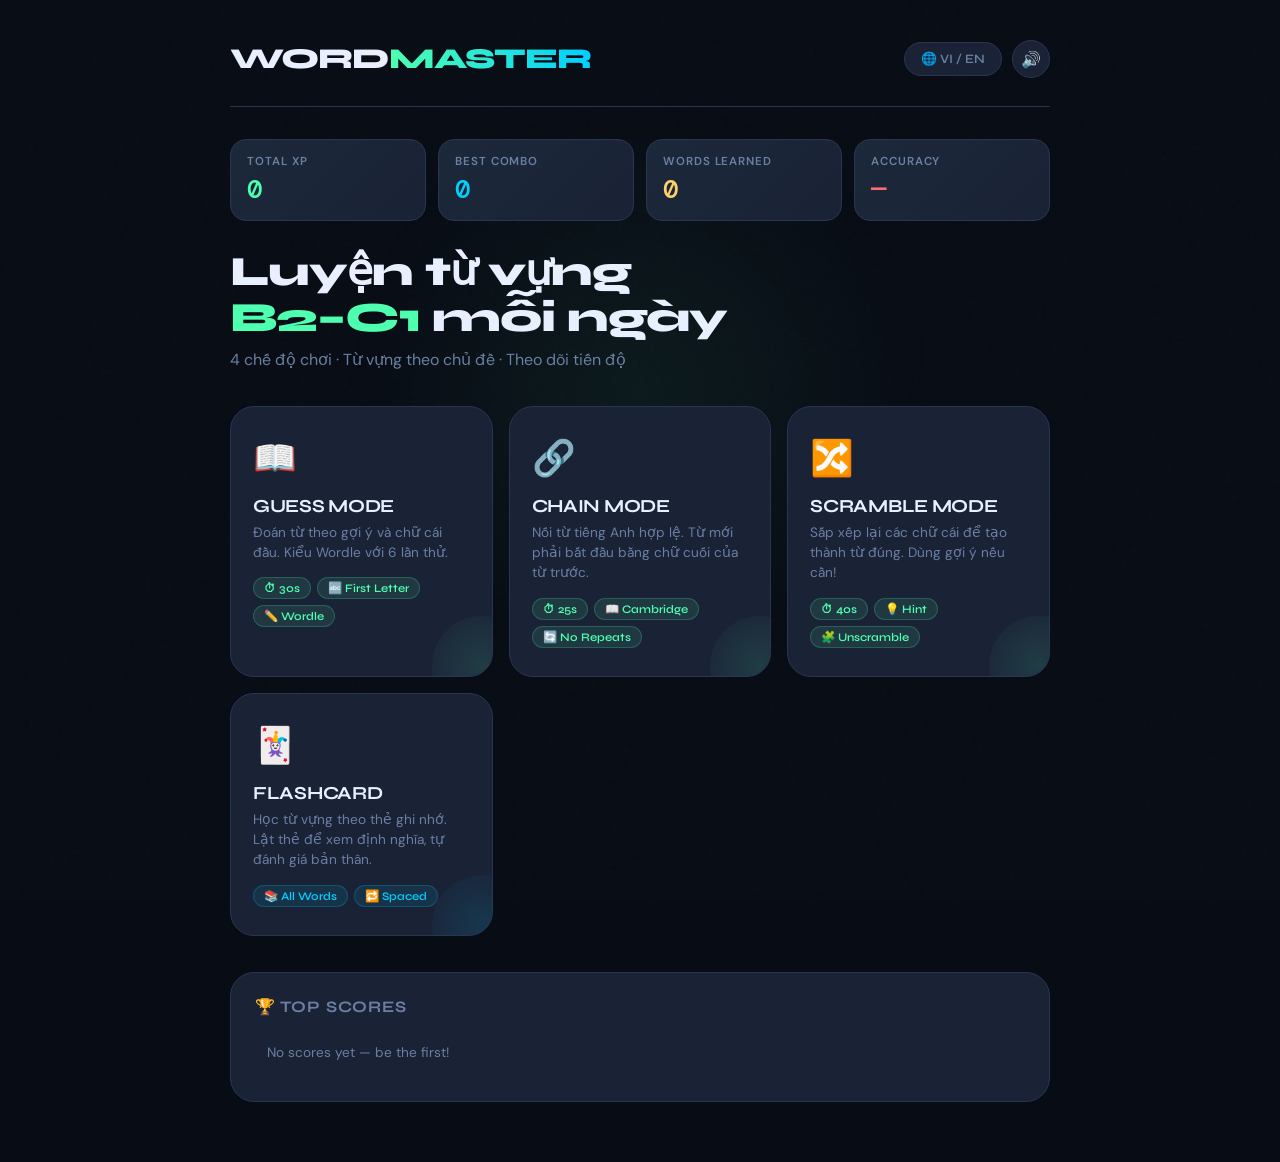
==== wordmaster.html @ a73fcd9c "Add files via upload" ====
<!DOCTYPE html>
<html lang="vi">
<head>
<meta charset="UTF-8">
<meta name="viewport" content="width=device-width, initial-scale=1.0, user-scalable=yes">
<title>WordMaster – Học Từ Vựng B2-C1</title>
<link rel="preconnect" href="https://fonts.googleapis.com">
<link rel="preconnect" href="https://fonts.gstatic.com" crossorigin>
<link href="https://fonts.googleapis.com/css2?family=Syne:wght@400;600;700;800&family=DM+Mono:wght@400;500&family=DM+Sans:ital,wght@0,300;0,400;0,500;1,400&display=swap" rel="stylesheet">
<style>
:root {
  --bg: #080c14;
  --bg2: #0f1623;
  --bg3: #161e2e;
  --panel: #1a2236;
  --border: #2a3651;
  --accent: #4fffb0;
  --accent2: #00cfff;
  --accent3: #ff6b6b;
  --gold: #ffd166;
  --text: #e8f0ff;
  --muted: #6b7fa3;
  --font-head: 'Syne', sans-serif;
  --font-body: 'DM Sans', sans-serif;
  --font-mono: 'DM Mono', monospace;
  --r: 16px;
  --r2: 24px;
}
*{margin:0;padding:0;box-sizing:border-box}
html{scroll-behavior:smooth}

body {
  font-family: var(--font-body);
  background: var(--bg);
  color: var(--text);
  min-height: 100vh;
  display:flex;
  align-items:flex-start;
  justify-content:center;
  padding: 20px 16px 60px;
  overflow-x: hidden;
}

/* NOISE OVERLAY */
body::before {
  content:'';position:fixed;inset:0;
  background-image: url("data:image/svg+xml,%3Csvg viewBox='0 0 200 200' xmlns='http://www.w3.org/2000/svg'%3E%3Cfilter id='n'%3E%3CfeTurbulence type='fractalNoise' baseFrequency='0.85' numOctaves='4' stitchTiles='stitch'/%3E%3C/filter%3E%3Crect width='100%25' height='100%25' filter='url(%23n)' opacity='0.04'/%3E%3C/svg%3E");
  pointer-events:none;z-index:0;opacity:0.5;
}

/* BACKGROUND GLOW */
body::after {
  content:'';position:fixed;
  width:600px;height:600px;
  border-radius:50%;
  background: radial-gradient(circle, rgba(79,255,176,0.06) 0%, transparent 70%);
  top:10%;left:50%;transform:translateX(-50%);
  pointer-events:none;z-index:0;
}

#app {
  width:100%;max-width:820px;
  position:relative;z-index:1;
}

/* ===================== HEADER ===================== */
.hdr {
  display:flex;align-items:center;justify-content:space-between;
  padding: 20px 0 28px;
  border-bottom: 1px solid var(--border);
  margin-bottom: 32px;
}
.logo {
  font-family: var(--font-head);
  font-size: 1.8rem;
  font-weight: 800;
  letter-spacing: -1px;
  line-height:1;
}
.logo span {
  background: linear-gradient(90deg, var(--accent), var(--accent2));
  -webkit-background-clip:text;-webkit-text-fill-color:transparent;
}
.hdr-right {
  display:flex;gap:10px;align-items:center;
}
.pill-btn {
  padding: 8px 16px;
  border-radius: 100px;
  border: 1px solid var(--border);
  background: var(--panel);
  color: var(--muted);
  font-size: 0.8rem;
  font-family: var(--font-head);
  font-weight:600;
  cursor:pointer;
  transition: all 0.2s;
}
.pill-btn:hover, .pill-btn.active {
  border-color: var(--accent);
  color: var(--accent);
  background: rgba(79,255,176,0.08);
}
.sound-btn {
  width:38px;height:38px;border-radius:50%;
  display:flex;align-items:center;justify-content:center;
  border:1px solid var(--border);background:var(--panel);
  color:var(--muted);cursor:pointer;font-size:1rem;
  transition:all 0.2s;
}
.sound-btn:hover{border-color:var(--accent2);color:var(--accent2);}

/* ===================== STATS BAR ===================== */
.stats-bar {
  display:grid;grid-template-columns:repeat(4,1fr);
  gap:12px;margin-bottom:28px;
}
.stat-card {
  background:var(--panel);
  border:1px solid var(--border);
  border-radius:var(--r);
  padding:14px 16px;
  position:relative;overflow:hidden;
}
.stat-card::before{
  content:'';position:absolute;inset:0;
  background:linear-gradient(135deg,rgba(79,255,176,0.03),transparent);
  pointer-events:none;
}
.stat-label{font-size:0.72rem;color:var(--muted);font-weight:600;letter-spacing:0.08em;text-transform:uppercase;margin-bottom:4px;}
.stat-val{font-family:var(--font-mono);font-size:1.6rem;font-weight:500;color:var(--text);}
.stat-val.green{color:var(--accent);}
.stat-val.blue{color:var(--accent2);}
.stat-val.gold{color:var(--gold);}
.stat-val.red{color:var(--accent3);}

/* ===================== SCREENS ===================== */
.screen{display:none;}
.screen.active{display:block;animation:fadeIn 0.3s ease;}
@keyframes fadeIn{from{opacity:0;transform:translateY(12px)}to{opacity:1;transform:translateY(0)}}

/* ===================== MENU ===================== */
.menu-headline {
  font-family:var(--font-head);
  font-size:2.6rem;font-weight:800;
  line-height:1.1;margin-bottom:8px;letter-spacing:-1px;
}
.menu-sub{color:var(--muted);font-size:1rem;margin-bottom:36px;}

.mode-grid {
  display:grid;
  grid-template-columns:repeat(auto-fit,minmax(220px,1fr));
  gap:16px;margin-bottom:36px;
}
.mode-card {
  background:var(--panel);
  border:1px solid var(--border);
  border-radius:var(--r2);
  padding:28px 22px;
  cursor:pointer;
  transition:all 0.25s;
  position:relative;overflow:hidden;
}
.mode-card::after{
  content:'';position:absolute;
  bottom:-40px;right:-40px;
  width:100px;height:100px;
  border-radius:50%;
  background:radial-gradient(circle,rgba(79,255,176,0.12),transparent);
  transition:all 0.4s;
}
.mode-card:hover{
  border-color:var(--accent);
  transform:translateY(-4px);
  box-shadow:0 12px 40px rgba(79,255,176,0.12);
}
.mode-card:hover::after{bottom:-20px;right:-20px;}
.mode-icon{font-size:2.2rem;margin-bottom:14px;display:block;}
.mode-title{
  font-family:var(--font-head);
  font-size:1.15rem;font-weight:700;
  margin-bottom:6px;letter-spacing:-0.3px;
}
.mode-desc{font-size:0.85rem;color:var(--muted);line-height:1.5;margin-bottom:14px;}
.mode-tags{display:flex;flex-wrap:wrap;gap:6px;}
.tag{
  font-size:0.72rem;font-weight:600;
  padding:3px 10px;border-radius:100px;
  background:rgba(79,255,176,0.1);
  color:var(--accent);border:1px solid rgba(79,255,176,0.2);
  font-family:var(--font-head);
}

/* FLASHCARD special card */
.mode-card.flash::after{background:radial-gradient(circle,rgba(0,207,255,0.12),transparent);}
.mode-card.flash:hover{border-color:var(--accent2);box-shadow:0 12px 40px rgba(0,207,255,0.12);}
.mode-card.flash .tag{background:rgba(0,207,255,0.1);color:var(--accent2);border-color:rgba(0,207,255,0.2);}

/* LEADERBOARD */
.lb-section{background:var(--panel);border:1px solid var(--border);border-radius:var(--r2);padding:24px;}
.lb-title{font-family:var(--font-head);font-size:1rem;font-weight:700;color:var(--muted);margin-bottom:18px;letter-spacing:0.05em;}
.lb-row{
  display:flex;align-items:center;gap:12px;
  padding:10px 12px;border-radius:var(--r);
  margin-bottom:6px;
  transition:background 0.2s;
}
.lb-row:hover{background:rgba(255,255,255,0.03);}
.lb-rank{font-family:var(--font-mono);font-size:0.85rem;color:var(--muted);width:26px;}
.lb-name{flex:1;font-weight:500;font-size:0.9rem;}
.lb-mode{font-size:0.75rem;color:var(--muted);margin-right:8px;}
.lb-score{font-family:var(--font-mono);font-weight:500;color:var(--accent);font-size:1rem;}

/* ===================== GAME AREA ===================== */
.game-topbar{
  display:flex;align-items:center;justify-content:space-between;
  margin-bottom:24px;gap:12px;
}
.mode-badge{
  display:flex;align-items:center;gap:8px;
  font-family:var(--font-head);font-size:0.82rem;font-weight:700;
  padding:8px 16px;border-radius:100px;
  background:var(--panel);border:1px solid var(--border);
  color:var(--muted);
}
.back-btn{
  display:flex;align-items:center;gap:6px;
  padding:8px 16px;border-radius:100px;
  border:1px solid var(--border);background:transparent;
  color:var(--muted);font-size:0.82rem;font-weight:600;
  cursor:pointer;transition:all 0.2s;font-family:var(--font-head);
}
.back-btn:hover{border-color:var(--text);color:var(--text);}

.game-info {
  display:grid;grid-template-columns:1fr 1fr 1fr;
  gap:12px;margin-bottom:20px;
}
.gi-item{
  background:var(--panel);border:1px solid var(--border);
  border-radius:var(--r);padding:12px 14px;text-align:center;
}
.gi-label{font-size:0.7rem;font-weight:700;letter-spacing:0.08em;color:var(--muted);text-transform:uppercase;display:block;margin-bottom:3px;}
.gi-val{font-family:var(--font-mono);font-size:1.5rem;font-weight:500;}
.gi-val.timer{color:var(--gold);}
.gi-val.score{color:var(--accent);}
.gi-val.combo{color:var(--accent2);}

/* timer urgency */
.gi-val.timer.urgent{color:var(--accent3);animation:pulse 0.5s ease infinite alternate;}
@keyframes pulse{from{opacity:1}to{opacity:0.5}}

/* GUIDE BOX */
.guide-box{
  background:rgba(79,255,176,0.05);
  border:1px solid rgba(79,255,176,0.2);
  border-radius:var(--r);padding:14px 18px;
  font-size:0.85rem;color:var(--text);line-height:1.6;
  margin-bottom:20px;
}
.guide-box strong{color:var(--accent);}

/* QUESTION PANEL */
.q-panel{
  background:var(--panel);border:1px solid var(--border);
  border-radius:var(--r2);padding:28px 24px;
  margin-bottom:20px;text-align:center;
}
.cat-chip{
  display:inline-block;
  font-size:0.72rem;font-weight:700;letter-spacing:0.06em;
  padding:4px 12px;border-radius:100px;
  background:rgba(0,207,255,0.1);color:var(--accent2);
  border:1px solid rgba(0,207,255,0.2);
  margin-bottom:16px;font-family:var(--font-head);
}
.hint-text{
  font-size:1.05rem;line-height:1.6;color:var(--text);
  margin-bottom:20px;
}
.first-letter-badge{
  display:inline-flex;align-items:center;gap:8px;
  padding:10px 20px;border-radius:100px;
  background:rgba(79,255,176,0.1);border:1px solid rgba(79,255,176,0.25);
  font-size:0.9rem;color:var(--muted);margin-bottom:16px;
}
.first-letter-badge .fl{
  font-family:var(--font-mono);font-size:1.6rem;font-weight:500;color:var(--accent);
}

/* WORDLE GRID */
.wordle-grid{display:flex;flex-direction:column;align-items:center;gap:6px;margin:16px 0;}
.wordle-row{display:flex;gap:6px;}
.wc{
  width:52px;height:52px;
  background:var(--bg2);border:2px solid var(--border);
  border-radius:10px;
  display:flex;align-items:center;justify-content:center;
  font-size:1.5rem;font-weight:700;font-family:var(--font-mono);
  text-transform:uppercase;transition:all 0.25s;
}
.wc.correct{background:var(--accent);border-color:var(--accent);color:var(--bg);}
.wc.present{background:var(--gold);border-color:var(--gold);color:var(--bg);}
.wc.absent{background:var(--bg3);border-color:var(--bg3);color:var(--muted);}
.wc.filled{animation:popIn 0.15s ease;}
@keyframes popIn{0%{transform:scale(0.75)}100%{transform:scale(1)}}
.wc.flip{animation:flip 0.4s ease;}
@keyframes flip{0%{transform:rotateY(0)}50%{transform:rotateY(90deg)}100%{transform:rotateY(0)}}

/* SCRAMBLE */
.scramble-tiles{display:flex;flex-wrap:wrap;justify-content:center;gap:8px;margin:16px 0;}
.s-tile{
  width:54px;height:54px;background:var(--bg2);
  border:2px solid var(--accent);border-radius:12px;
  display:flex;align-items:center;justify-content:center;
  font-size:1.6rem;font-weight:700;font-family:var(--font-mono);
  color:var(--accent);cursor:pointer;
  transition:all 0.2s;text-transform:uppercase;
}
.s-tile:hover{background:var(--accent);color:var(--bg);transform:translateY(-3px);}

/* CHAIN */
.chain-display{
  background:var(--bg2);border-radius:var(--r);
  padding:14px 16px;margin:10px 0;
  font-size:0.9rem;line-height:1.7;color:var(--muted);
}
.chain-display .chain-word{color:var(--accent2);font-weight:600;font-family:var(--font-mono);}
.chain-display .chain-arrow{color:var(--border);}
.chain-req{
  font-size:1rem;color:var(--text);margin-top:12px;
}
.chain-req .req-letter{
  font-family:var(--font-mono);font-size:1.8rem;color:var(--gold);
  display:inline-block;padding:0 4px;
}

/* INPUT AREA */
.input-wrap{display:flex;flex-direction:column;gap:12px;margin-bottom:16px;}
.game-input{
  width:100%;padding:18px 20px;
  background:var(--bg2);
  border:2px solid var(--border);
  border-radius:var(--r2);
  color:var(--text);font-size:1.3rem;font-family:var(--font-mono);
  text-align:center;text-transform:uppercase;
  transition:all 0.25s;font-weight:500;
  letter-spacing:0.1em;
}
.game-input:focus{
  outline:none;border-color:var(--accent);
  box-shadow:0 0 0 4px rgba(79,255,176,0.1);
  background:var(--bg3);
}
.game-input::placeholder{font-size:0.9rem;text-transform:none;letter-spacing:0;color:var(--muted);}
.game-input.shake{animation:shake 0.4s ease;border-color:var(--accent3)!important;}
@keyframes shake{0%,100%{transform:translateX(0)}20%,60%{transform:translateX(-8px)}40%,80%{transform:translateX(8px)}}

.btn-row{display:grid;grid-template-columns:1fr 2fr;gap:12px;}
.btn{
  padding:16px;border-radius:var(--r2);
  font-family:var(--font-head);font-size:0.9rem;font-weight:700;
  cursor:pointer;transition:all 0.2s;border:none;letter-spacing:0.02em;
}
.btn-skip{background:var(--panel);color:var(--muted);border:1px solid var(--border);}
.btn-skip:hover{border-color:var(--accent3);color:var(--accent3);}
.btn-submit{background:var(--accent);color:var(--bg);}
.btn-submit:hover{background:#3ae89a;transform:scale(1.02);}
.btn-hint{
  background:rgba(255,209,102,0.1);color:var(--gold);
  border:1px solid rgba(255,209,102,0.3);
  padding:10px 18px;font-size:0.82rem;
  font-family:var(--font-head);font-weight:700;
  border-radius:100px;cursor:pointer;transition:all 0.2s;
}
.btn-hint:hover{background:rgba(255,209,102,0.2);}
.btn-hint:disabled{opacity:0.35;cursor:not-allowed;}

/* ===================== FLASHCARD MODE ===================== */
.flashcard-wrap{perspective:1000px;margin:20px 0;}
.flashcard{
  width:100%;min-height:220px;
  position:relative;transform-style:preserve-3d;
  transition:transform 0.5s ease;cursor:pointer;
}
.flashcard.flipped{transform:rotateY(180deg);}
.card-face{
  position:absolute;inset:0;
  backface-visibility:hidden;
  background:var(--panel);border:1px solid var(--border);
  border-radius:var(--r2);padding:32px 28px;
  display:flex;flex-direction:column;align-items:center;justify-content:center;
  text-align:center;min-height:220px;
}
.card-face.back{transform:rotateY(180deg);}
.card-front-word{
  font-family:var(--font-head);font-size:2.4rem;font-weight:800;
  color:var(--text);letter-spacing:-1px;margin-bottom:10px;
}
.card-front-cat{
  font-size:0.8rem;color:var(--muted);font-weight:600;
  letter-spacing:0.05em;font-family:var(--font-head);
}
.card-tap-hint{
  position:absolute;bottom:16px;right:20px;
  font-size:0.75rem;color:var(--muted);opacity:0.6;
}
.card-back-hint{font-size:1.05rem;color:var(--text);line-height:1.6;margin-bottom:12px;}
.card-back-cat{font-size:0.8rem;color:var(--accent2);font-weight:600;font-family:var(--font-head);}
.fc-actions{display:grid;grid-template-columns:1fr 1fr;gap:12px;margin-top:12px;}
.fc-btn{
  padding:14px;border-radius:var(--r);font-family:var(--font-head);
  font-size:0.9rem;font-weight:700;cursor:pointer;
  border:none;transition:all 0.2s;
}
.fc-bad{background:rgba(255,107,107,0.15);color:var(--accent3);border:1px solid rgba(255,107,107,0.3);}
.fc-bad:hover{background:rgba(255,107,107,0.25);}
.fc-good{background:rgba(79,255,176,0.15);color:var(--accent);border:1px solid rgba(79,255,176,0.3);}
.fc-good:hover{background:rgba(79,255,176,0.25);}

.fc-progress{
  background:var(--bg3);border-radius:100px;height:6px;
  margin-bottom:20px;overflow:hidden;
}
.fc-progress-bar{height:100%;border-radius:100px;background:var(--accent);transition:width 0.5s ease;}
.fc-status{
  display:flex;justify-content:space-between;
  font-size:0.8rem;color:var(--muted);margin-bottom:10px;
}

/* REVEAL WORD */
.word-reveal{
  font-family:var(--font-mono);font-size:2rem;
  letter-spacing:0.2em;color:var(--accent);
  margin:12px 0;font-weight:500;
}

/* ===================== MODAL ===================== */
.modal-overlay{
  position:fixed;inset:0;
  background:rgba(8,12,20,0.92);
  backdrop-filter:blur(12px);
  display:flex;align-items:center;justify-content:center;
  z-index:1000;padding:20px;
  display:none;
}
.modal-overlay.open{display:flex;animation:fadeIn 0.25s ease;}
.modal-box{
  background:var(--panel);border:1px solid var(--border);
  border-radius:28px;padding:40px 36px;
  max-width:400px;width:100%;text-align:center;
  position:relative;
}
.modal-box::before{
  content:'';position:absolute;top:-1px;left:50%;
  width:60%;height:2px;transform:translateX(-50%);
  background:linear-gradient(90deg,transparent,var(--accent),transparent);
}
.modal-emoji{font-size:3.5rem;margin-bottom:12px;display:block;}
.modal-title{font-family:var(--font-head);font-size:1.6rem;font-weight:800;margin-bottom:4px;}
.modal-score{
  font-family:var(--font-mono);font-size:4rem;
  color:var(--gold);margin:16px 0;line-height:1;
}
.modal-stats{
  color:var(--muted);line-height:2;font-size:0.9rem;margin-bottom:28px;
}
.modal-stats strong{color:var(--text);}
.modal-btn-row{display:flex;flex-direction:column;gap:10px;}
.mbtn{
  padding:15px;border-radius:var(--r);font-family:var(--font-head);
  font-size:0.95rem;font-weight:700;cursor:pointer;transition:all 0.2s;border:none;
}
.mbtn-primary{background:var(--accent);color:var(--bg);}
.mbtn-primary:hover{background:#3ae89a;}
.mbtn-sec{background:transparent;border:1px solid var(--border);color:var(--muted);}
.mbtn-sec:hover{border-color:var(--text);color:var(--text);}

/* ===================== TOAST ===================== */
.toast{
  position:fixed;bottom:30px;left:50%;transform:translateX(-50%) translateY(20px);
  background:var(--panel);border:1px solid var(--border);
  padding:12px 24px;border-radius:100px;
  font-size:0.9rem;font-weight:600;
  z-index:9999;opacity:0;transition:all 0.3s;
  pointer-events:none;white-space:nowrap;
  max-width:90vw;text-align:center;
}
.toast.show{opacity:1;transform:translateX(-50%) translateY(0);}
.toast.success{border-color:var(--accent);color:var(--accent);}
.toast.error{border-color:var(--accent3);color:var(--accent3);}
.toast.warning{border-color:var(--gold);color:var(--gold);}
.toast.info{border-color:var(--accent2);color:var(--accent2);}

/* ===================== RESPONSIVE ===================== */
@media(max-width:640px){
  .stats-bar{grid-template-columns:1fr 1fr;}
  .wc{width:40px;height:40px;font-size:1.1rem;border-radius:8px;}
  .menu-headline{font-size:1.9rem;}
  .mode-grid{grid-template-columns:1fr;}
  .modal-score{font-size:3rem;}
  .game-info{grid-template-columns:1fr 1fr 1fr;}
}
@media(max-width:400px){
  .wc{width:34px;height:34px;font-size:0.95rem;}
  .s-tile{width:44px;height:44px;font-size:1.3rem;}
}
</style>
</head>
<body>
<div id="app">

  <!-- HEADER -->
  <header class="hdr">
    <div class="logo">WORD<span>MASTER</span></div>
    <div class="hdr-right">
      <button class="pill-btn" id="lang-toggle">🌐 VI / EN</button>
      <button class="sound-btn" id="sound-toggle" title="Toggle sound">🔊</button>
    </div>
  </header>

  <!-- STATS BAR -->
  <div class="stats-bar">
    <div class="stat-card">
      <div class="stat-label">Total XP</div>
      <div class="stat-val green" id="total-xp">0</div>
    </div>
    <div class="stat-card">
      <div class="stat-label">Best Combo</div>
      <div class="stat-val blue" id="best-combo">0</div>
    </div>
    <div class="stat-card">
      <div class="stat-label">Words Learned</div>
      <div class="stat-val gold" id="words-learned">0</div>
    </div>
    <div class="stat-card">
      <div class="stat-label">Accuracy</div>
      <div class="stat-val red" id="accuracy">—</div>
    </div>
  </div>

  <!-- ======= SCREEN: MENU ======= -->
  <div class="screen active" id="screen-menu">
    <div class="menu-headline">Luyện từ vựng<br><span style="color:var(--accent)">B2–C1</span> mỗi ngày</div>
    <div class="menu-sub">4 chế độ chơi · Từ vựng theo chủ đề · Theo dõi tiến độ</div>

    <div class="mode-grid">
      <div class="mode-card" onclick="Game.startMode('guess')">
        <span class="mode-icon">📖</span>
        <div class="mode-title">GUESS MODE</div>
        <div class="mode-desc">Đoán từ theo gợi ý và chữ cái đầu. Kiểu Wordle với 6 lần thử.</div>
        <div class="mode-tags"><span class="tag">⏱ 30s</span><span class="tag">🔤 First Letter</span><span class="tag">✏️ Wordle</span></div>
      </div>
      <div class="mode-card" onclick="Game.startMode('chain')">
        <span class="mode-icon">🔗</span>
        <div class="mode-title">CHAIN MODE</div>
        <div class="mode-desc">Nối từ tiếng Anh hợp lệ. Từ mới phải bắt đầu bằng chữ cuối của từ trước.</div>
        <div class="mode-tags"><span class="tag">⏱ 25s</span><span class="tag">📖 Cambridge</span><span class="tag">🔄 No Repeats</span></div>
      </div>
      <div class="mode-card" onclick="Game.startMode('scramble')">
        <span class="mode-icon">🔀</span>
        <div class="mode-title">SCRAMBLE MODE</div>
        <div class="mode-desc">Sắp xếp lại các chữ cái để tạo thành từ đúng. Dùng gợi ý nếu cần!</div>
        <div class="mode-tags"><span class="tag">⏱ 40s</span><span class="tag">💡 Hint</span><span class="tag">🧩 Unscramble</span></div>
      </div>
      <div class="mode-card flash" onclick="Game.startMode('flashcard')">
        <span class="mode-icon">🃏</span>
        <div class="mode-title">FLASHCARD</div>
        <div class="mode-desc">Học từ vựng theo thẻ ghi nhớ. Lật thẻ để xem định nghĩa, tự đánh giá bản thân.</div>
        <div class="mode-tags"><span class="tag" style="background:rgba(0,207,255,0.1);color:var(--accent2);border-color:rgba(0,207,255,0.2);">📚 All Words</span><span class="tag" style="background:rgba(0,207,255,0.1);color:var(--accent2);border-color:rgba(0,207,255,0.2);">🔁 Spaced</span></div>
      </div>
    </div>

    <div class="lb-section">
      <div class="lb-title">🏆 TOP SCORES</div>
      <div id="lb-list"><div class="lb-row" style="color:var(--muted);font-size:0.85rem;">No scores yet — be the first!</div></div>
    </div>
  </div>

  <!-- ======= SCREEN: GAME ======= -->
  <div class="screen" id="screen-game">
    <div class="game-topbar">
      <button class="back-btn" onclick="Game.backToMenu()">← Back</button>
      <div class="mode-badge" id="mode-badge">📖 GUESS MODE</div>
      <button class="btn-hint" id="hint-btn" onclick="Game.useHint()" disabled>💡 Hint</button>
    </div>

    <div class="game-info">
      <div class="gi-item"><span class="gi-label">Score</span><span class="gi-val score" id="score-display">0</span></div>
      <div class="gi-item"><span class="gi-label">⏱ Time</span><span class="gi-val timer" id="timer-val">30</span></div>
      <div class="gi-item"><span class="gi-label">Combo</span><span class="gi-val combo" id="combo-display">×0</span></div>
    </div>

    <div class="guide-box" id="guide-box"></div>

    <div class="q-panel">
      <div class="cat-chip" id="cat-chip">📚 Category</div>
      <div id="hint-content"></div>
      <div id="word-display"></div>
    </div>

    <div class="input-wrap">
      <input type="text" class="game-input" id="game-input"
             placeholder="Type your answer..." maxlength="50" autocomplete="off">
      <div class="btn-row">
        <button class="btn btn-skip" onclick="Game.skip()">⏭ Skip</button>
        <button class="btn btn-submit" onclick="Game.submit()">✅ Submit</button>
      </div>
    </div>
  </div>

  <!-- ======= SCREEN: FLASHCARD ======= -->
  <div class="screen" id="screen-flashcard">
    <div class="game-topbar">
      <button class="back-btn" onclick="Game.backToMenu()">← Back</button>
      <div class="mode-badge">🃏 FLASHCARD</div>
      <div style="width:80px"></div>
    </div>

    <div class="fc-status">
      <span id="fc-progress-label">Card 1 / 0</span>
      <span id="fc-stats-label">✅ 0 &nbsp; ❌ 0</span>
    </div>
    <div class="fc-progress"><div class="fc-progress-bar" id="fc-bar" style="width:0%"></div></div>

    <div class="flashcard-wrap">
      <div class="flashcard" id="flashcard" onclick="FC.flip()">
        <div class="card-face front">
          <div class="card-front-word" id="fc-word">WORD</div>
          <div class="card-front-cat" id="fc-cat">Category</div>
          <div class="card-tap-hint">Tap to reveal →</div>
        </div>
        <div class="card-face back">
          <div class="card-back-hint" id="fc-hint">Definition appears here</div>
          <div class="card-back-cat" id="fc-cat2">Category</div>
        </div>
      </div>
    </div>

    <div class="fc-actions" id="fc-actions" style="display:none">
      <button class="fc-btn fc-bad" onclick="FC.rate(false)">😕 Again</button>
      <button class="fc-btn fc-good" onclick="FC.rate(true)">✅ Got it!</button>
    </div>
  </div>

</div><!-- #app -->

<!-- GAME OVER MODAL -->
<div class="modal-overlay" id="modal">
  <div class="modal-box">
    <span class="modal-emoji">🎉</span>
    <div class="modal-title">Game Over!</div>
    <div class="modal-score" id="modal-score">0</div>
    <div class="modal-stats" id="modal-stats"></div>
    <div class="modal-btn-row">
      <button class="mbtn mbtn-primary" onclick="Game.playAgain()">Play Again</button>
      <button class="mbtn mbtn-sec" onclick="Game.backToMenu()">Back to Menu</button>
    </div>
  </div>
</div>

<div class="toast" id="toast"></div>

<script>
// ====================================================
// SOUND MANAGER
// ====================================================
const Sound = {
  ctx: null, vol: 0.5, on: true,
  init() {
    try { this.ctx = new (window.AudioContext || window.webkitAudioContext)(); } catch(e) { this.on = false; }
  },
  resume() { if (this.ctx?.state === 'suspended') this.ctx.resume(); },
  _play(freqs, type='sine', dur=0.25, gap=0.1) {
    if (!this.on || !this.ctx) return;
    const now = this.ctx.currentTime;
    freqs.forEach((f,i) => {
      const o = this.ctx.createOscillator();
      const g = this.ctx.createGain();
      o.connect(g); g.connect(this.ctx.destination);
      o.type = type; o.frequency.value = f;
      g.gain.value = this.vol * 0.35;
      const t = now + i * gap;
      o.start(t);
      g.gain.exponentialRampToValueAtTime(0.0001, t + dur);
      o.stop(t + dur);
    });
  },
  success() { this._play([523,659,784], 'sine', 0.3, 0.1); },
  error()   { this._play([220], 'sawtooth', 0.2, 0); },
  beep()    { this._play([440], 'sine', 0.15, 0); },
  tick()    { this._play([660], 'triangle', 0.08, 0); },
  gameover(){ this._play([440,392,349,294], 'sine', 0.4, 0.18); },
  toggle()  { this.on = !this.on; return this.on; }
};
document.addEventListener('click', () => Sound.resume(), {once:true});

// ====================================================
// WORD DATABASE
// ====================================================
const DB = [
  // Life Stories
  {w:'ACHIEVEMENT',h:'Something someone succeeded in doing after much effort',c:'Life Stories'},
  {w:'DETERMINATION',h:'Firmness of purpose; the quality of being firmly decided',c:'Life Stories'},
  {w:'OVERCOME',h:'Succeed in dealing with a problem or difficulty',c:'Life Stories'},
  {w:'INSPIRATION',h:'The process of being mentally stimulated to do something creative',c:'Life Stories'},
  {w:'PERSEVERANCE',h:'Continued effort to do something despite difficulties',c:'Life Stories'},
  {w:'RESILIENCE',h:'The ability to recover quickly from difficulties or setbacks',c:'Life Stories'},
  {w:'MILESTONE',h:'An important event in the development of something',c:'Life Stories'},
  {w:'LEGACY',h:'Something handed down from the past to future generations',c:'Life Stories'},
  // Urbanisation
  {w:'URBANISATION',h:'The process by which an area becomes more urban',c:'Urbanisation'},
  {w:'INFRASTRUCTURE',h:'Basic physical structures needed for a society to operate',c:'Urbanisation'},
  {w:'MIGRATION',h:'Movement of people from one region or country to another',c:'Urbanisation'},
  {w:'CONGESTION',h:'The state of being overcrowded, especially with traffic',c:'Urbanisation'},
  {w:'METROPOLITAN',h:'Relating to a large city or the main city of a country',c:'Urbanisation'},
  {w:'SUSTAINABLE',h:'Able to be maintained without harming the environment',c:'Urbanisation'},
  {w:'RESIDENTIAL',h:'Relating to an area where people live rather than work',c:'Urbanisation'},
  {w:'COMMERCIAL',h:'Concerned with trade and making a profit',c:'Urbanisation'},
  // Green Movement
  {w:'BIODIVERSITY',h:'The variety of plant and animal life in a habitat',c:'Green Movement'},
  {w:'CONSERVATION',h:'Protection of plants, animals, and natural environments',c:'Green Movement'},
  {w:'ECOSYSTEM',h:'A community of living organisms and their environment',c:'Green Movement'},
  {w:'RENEWABLE',h:'A source of energy that is naturally replenished',c:'Green Movement'},
  {w:'EMISSION',h:'The production and release of gases into the atmosphere',c:'Green Movement'},
  {w:'DEFORESTATION',h:'The action of clearing a wide area of trees',c:'Green Movement'},
  {w:'RECYCLABLE',h:'Able to be converted into reusable material',c:'Green Movement'},
  // ASEAN
  {w:'SOLIDARITY',h:'Unity or agreement of feeling or action among a group',c:'ASEAN'},
  {w:'INTEGRATION',h:'The act of combining parts into a whole',c:'ASEAN'},
  {w:'DIPLOMACY',h:'The profession or skill of managing international relations',c:'ASEAN'},
  {w:'SOVEREIGNTY',h:'Supreme power or authority, especially of a state',c:'ASEAN'},
  {w:'COOPERATION',h:'The process of working together to achieve a goal',c:'ASEAN'},
  {w:'INITIATIVE',h:'A new plan or action to solve a problem',c:'ASEAN'},
  {w:'MEMBERSHIP',h:'The state of being a member of an organisation',c:'ASEAN'},
  {w:'HARMONY',h:'A state of peaceful agreement and coexistence',c:'ASEAN'},
  // Globalisation
  {w:'GLOBALISATION',h:'The process by which businesses develop international influence',c:'Globalisation'},
  {w:'INTERCONNECTED',h:'Things that are mutually connected or related',c:'Globalisation'},
  {w:'OUTSOURCING',h:'Obtaining goods or services from an outside supplier',c:'Globalisation'},
  {w:'MULTINATIONAL',h:'A company operating in several different countries',c:'Globalisation'},
  {w:'INTERDEPENDENCE',h:'Mutual dependence between things or between countries',c:'Globalisation'},
  // Endangered Species
  {w:'ENDANGERED',h:'A species at risk of becoming extinct',c:'Endangered Species'},
  {w:'EXTINCTION',h:'The state or process of a species no longer existing',c:'Endangered Species'},
  {w:'HABITAT',h:'The natural home or environment of an organism',c:'Endangered Species'},
  {w:'POACHING',h:'The illegal hunting of protected wild animals',c:'Endangered Species'},
  {w:'WILDLIFE',h:'Animals and plants living in natural conditions',c:'Endangered Species'},
  {w:'PRESERVATION',h:'The act of keeping something safe from harm or decay',c:'Endangered Species'},
  // AI
  {w:'ALGORITHM',h:'A process or set of rules used in calculations or problem-solving',c:'Technology'},
  {w:'AUTOMATION',h:'The use of technology to perform tasks without human control',c:'Technology'},
  {w:'INNOVATION',h:'A new method, idea, or product that brings improvement',c:'Technology'},
  {w:'BREAKTHROUGH',h:'A sudden, dramatic advance or discovery',c:'Technology'},
  {w:'CYBERSECURITY',h:'The practice of protecting computer systems from theft',c:'Technology'},
  {w:'ROBOTICS',h:'The design, construction, and operation of robots',c:'Technology'},
  // Education
  {w:'INTERACTIVE',h:'Allowing a two-way flow of information or action',c:'Education'},
  {w:'CURRICULUM',h:'The subjects comprising a course of study in school',c:'Education'},
  {w:'PEDAGOGY',h:'The method and practice of teaching as an academic subject',c:'Education'},
  {w:'ASSESSMENT',h:'The evaluation of a student\'s knowledge or ability',c:'Education'},
  {w:'COMPETENCY',h:'The ability to do something successfully and efficiently',c:'Education'},
  // Careers
  {w:'VOCATION',h:'A strong feeling of suitability for a particular career',c:'Careers'},
  {w:'INTERNSHIP',h:'A temporary period of supervised practical work experience',c:'Careers'},
  {w:'ENTREPRENEUR',h:'A person who sets up a business, taking on financial risks',c:'Careers'},
  {w:'CERTIFICATION',h:'An official document confirming a qualification or skill',c:'Careers'},
  {w:'RECRUITMENT',h:'The action of finding and selecting new people to join an organisation',c:'Careers'},
  {w:'NETWORKING',h:'Interacting with others to exchange information and build relationships',c:'Careers'},
  // Health
  {w:'WELLBEING',h:'The state of being comfortable, healthy, and happy',c:'Health'},
  {w:'NUTRITION',h:'The process of providing the body with nourishing food',c:'Health'},
  {w:'PREVENTIVE',h:'Designed to stop something bad from happening',c:'Health'},
  {w:'THERAPY',h:'Treatment intended to relieve or heal a disorder',c:'Health'},
  {w:'MINDFULNESS',h:'A mental state achieved by focusing on the present moment',c:'Health'},
  {w:'HOLISTIC',h:'Treating the whole person, not just symptoms',c:'Health'},
  // General Academic
  {w:'ACCOMMODATE',h:'To provide space for, or adjust to fit different needs',c:'General'},
  {w:'ACCUMULATE',h:'To gather or acquire an increasing amount over time',c:'General'},
  {w:'ACKNOWLEDGE',h:'To accept or admit the existence of something',c:'General'},
  {w:'ADVOCATE',h:'To publicly recommend or support something',c:'General'},
  {w:'ANTICIPATE',h:'To expect or predict a future event',c:'General'},
  {w:'DETERIORATE',h:'To become progressively worse',c:'General'},
  {w:'FUNDAMENTAL',h:'Forming a necessary base; of central importance',c:'General'},
  {w:'HYPOTHESIS',h:'A proposed explanation made on the basis of limited evidence',c:'General'},
  {w:'INEVITABLE',h:'Certain to happen; unable to be avoided',c:'General'},
  {w:'PHENOMENON',h:'A fact or situation that is observed to exist or happen',c:'General'},
  {w:'SIGNIFICANCE',h:'The quality of being important or having special meaning',c:'General'},
  {w:'SUBSTANTIAL',h:'Of considerable size, value, or importance',c:'General'},
  {w:'TOLERANCE',h:'The willingness to accept different opinions or behaviour',c:'General'},
  {w:'VULNERABLE',h:'Susceptible to physical or emotional harm',c:'General'},
];

// Cambridge-style word list for chain mode
const VALID_WORDS = new Set([
  'RUN','WALK','TALK','SPEAK','EAT','DRINK','SLEEP','SEE','LOOK','HEAR',
  'LISTEN','WRITE','READ','LEARN','STUDY','WORK','PLAY','THINK','KNOW',
  'UNDERSTAND','REMEMBER','FORGET','BELIEVE','FEEL','LOVE','LIKE','HATE',
  'HELP','ASK','ANSWER','CALL','COME','GO','MOVE','STAY','LIVE',
  'BEGIN','START','STOP','FINISH','CREATE','MAKE','DO','BUILD',
  'OPEN','CLOSE','ENTER','LEAVE','FOLLOW','LEAD','WIN','LOSE',
  'TIME','DAY','YEAR','WEEK','MONTH','HOUR','MINUTE','SECOND',
  'PERSON','PEOPLE','MAN','WOMAN','CHILD','FAMILY','HOME','HOUSE',
  'GOOD','BAD','BIG','SMALL','LARGE','HOT','COLD','FAST','SLOW',
  'EASY','HARD','SIMPLE','CLEAR','BRIGHT','DARK','LONG','SHORT',
  'ABLE','ABOUT','ABOVE','ACCEPT','ACCESS','ACROSS','ACT','ACTION',
  'ADD','ALSO','ALWAYS','AMOUNT','AND','ANOTHER','AREA','AROUND',
  'BACK','BANK','BASE','BECOME','BETWEEN','BOOK','BOTH','BRING',
  'CARE','CARRY','CASE','CHANGE','CHOOSE','CLEAR','CLOSE','COME',
  'COVER','DEAL','DECIDE','DEFINE','DEMAND','DEPEND','DESIGN',
  'DEVELOP','DIFFERENT','DOWN','DRAW','DRIVE','EACH','EARN','EFFECT',
  'END','EVEN','EVER','EVERY','EXAMPLE','EXIST','EXPECT','EXPLAIN',
  'FACE','FACT','FALL','FAR','FEEL','FIELD','FILE','FILL','FIND',
  'FIRM','FIRST','FOLLOW','FORCE','FORM','FOUND','FROM','FRONT',
  'FULL','GAME','GENERAL','GIVE','GREAT','GROUND','GROW','HAND',
  'HAVE','HEAD','HEART','HIGH','HOLD','HOPE','HUMAN','IDEA','IMPORTANT',
  'INCLUDE','INCREASE','INDUSTRY','INFORMATION','INTO','ISSUE','ITEM',
  'JOIN','JUST','KEEP','KIND','LAST','LATE','LATER','LEAD','LEFT',
  'LEVEL','LIGHT','LINE','LIST','LOCAL','LOOK','LOW','MAIN','MATTER',
  'MEAN','MEET','MEMBER','MIND','MISS','MOMENT','MONEY','MORE',
  'MOST','MUCH','NAME','NEED','NEW','NEXT','NOTE','NUMBER','OFFER',
  'OPEN','ORDER','OTHER','OVER','PAST','PLAN','POINT','POWER',
  'PRESENT','PROBLEM','PROVIDE','QUESTION','REACH','REAL','REASON',
  'RECORD','RESULT','RIGHT','ROLE','ROOM','RULE','SAME','SENSE',
  'SERVE','SHOW','SIDE','SINCE','SKILL','SOME','SORT','SOUTH',
  'STANDARD','STAND','STATE','STILL','STORY','STRONG','SUCH',
  'SYSTEM','TABLE','TAKE','THAN','THEIR','THEN','THERE','THEY',
  'THING','THOSE','THROUGH','TODAY','TOGETHER','TOLD','TURN',
  'UNDER','UNTIL','USED','VALUE','VIEW','WANT','WATER','WELL',
  'WERE','WHEN','WHERE','WHICH','WHILE','WILL','WITH','WORD',
  'WORLD','WOULD','YEAR','YOUR',
  ...DB.map(d=>d.w)
]);

// ====================================================
// GLOBAL STATE
// ====================================================
const GS = {
  mode: 'guess', score: 0, combo: 0, maxCombo: 0,
  correctCount: 0, totalQ: 0, hintUsed: false,
  currentWord: null, timer: 30, timerInt: null,
  active: false, chainHistory: [], lastChar: '',
  guesses: [], wordLen: 0, lang: 'en',
  // persistent
  totalXP: 0, bestCombo: 0, wordsLearned: new Set(), totalAns: 0, totalCorr: 0
};

// ====================================================
// GUIDES
// ====================================================
const GUIDES = {
  guess: {
    en: '<strong>📖 Guess Mode:</strong> Read the hint and first letter, then type the correct word. You have up to 6 Wordle-style attempts per word. 30 seconds on the clock!',
    vi: '<strong>📖 Đoán Từ:</strong> Đọc gợi ý và chữ cái đầu, rồi gõ từ đúng. Bạn có tối đa 6 lần thử theo kiểu Wordle. 30 giây mỗi từ!'
  },
  chain: {
    en: '<strong>🔗 Chain Mode:</strong> Type a valid English word that starts with the last letter of the previous word. No repeats! 25 seconds per turn.',
    vi: '<strong>🔗 Nối Từ:</strong> Nhập một từ tiếng Anh hợp lệ bắt đầu bằng chữ cuối của từ trước. Không được lặp! 25 giây mỗi lượt.'
  },
  scramble: {
    en: '<strong>🔀 Scramble Mode:</strong> The word is shuffled — rearrange the letters to find the correct word. Use the hint if you\'re stuck! 40 seconds per word.',
    vi: '<strong>🔀 Xáo Chữ:</strong> Từ đã bị xáo trộn — sắp xếp lại các chữ cái. Dùng gợi ý nếu bí! 40 giây mỗi từ.'
  }
};

// ====================================================
// UTILITY
// ====================================================
function $(id) { return document.getElementById(id); }

function showToast(msg, type='info') {
  const t = $('toast');
  t.textContent = msg;
  t.className = `toast show ${type}`;
  clearTimeout(t._timer);
  t._timer = setTimeout(() => t.className = 'toast', 2500);
}

function shuffle(arr) {
  const a = [...arr];
  for (let i = a.length-1; i>0; i--) {
    const j = Math.floor(Math.random()*(i+1));
    [a[i],a[j]] = [a[j],a[i]];
  }
  return a;
}

function shuffleWord(w) {
  let arr = w.split('');
  do { arr = shuffle(arr); } while (arr.join('') === w);
  return arr.join('');
}

function loadPersist() {
  try {
    const d = JSON.parse(localStorage.getItem('wm_persist') || '{}');
    GS.totalXP = d.xp || 0;
    GS.bestCombo = d.bc || 0;
    GS.wordsLearned = new Set(d.wl || []);
    GS.totalAns = d.ta || 0;
    GS.totalCorr = d.tc || 0;
    GS.lang = d.lang || 'en';
  } catch(e){}
}

function savePersist() {
  const d = {
    xp: GS.totalXP, bc: GS.bestCombo,
    wl: [...GS.wordsLearned], ta: GS.totalAns,
    tc: GS.totalCorr, lang: GS.lang
  };
  localStorage.setItem('wm_persist', JSON.stringify(d));
}

function updateStats() {
  $('total-xp').textContent = GS.totalXP;
  $('best-combo').textContent = GS.bestCombo;
  $('words-learned').textContent = GS.wordsLearned.size;
  $('accuracy').textContent = GS.totalAns > 0 ? Math.round((GS.totalCorr/GS.totalAns)*100)+'%' : '—';
}

function showScreen(id) {
  document.querySelectorAll('.screen').forEach(s => s.classList.remove('active'));
  $(id).classList.add('active');
}

// ====================================================
// LEADERBOARD
// ====================================================
function loadLB() {
  const lb = JSON.parse(localStorage.getItem('wm_lb') || '[]');
  const list = $('lb-list');
  if (!lb.length) {
    list.innerHTML = '<div class="lb-row" style="color:var(--muted);font-size:0.85rem;">No scores yet — be the first!</div>';
    return;
  }
  const medals = ['🥇','🥈','🥉'];
  list.innerHTML = lb.slice(0,8).map((r,i) => `
    <div class="lb-row">
      <span class="lb-rank">${medals[i]||'#'+(i+1)}</span>
      <span class="lb-name">${r.name}</span>
      <span class="lb-mode">${r.mode}</span>
      <span class="lb-score">${r.score}</span>
    </div>
  `).join('');
}

function saveLB(score, mode) {
  const lb = JSON.parse(localStorage.getItem('wm_lb') || '[]');
  const names = ['THUY','MINH','HUNG','LAN','PHUONG','TUAN','HOA','DUC','MAI','LINH'];
  lb.push({ name: names[Math.floor(Math.random()*names.length)]+Math.floor(Math.random()*100), score, mode });
  lb.sort((a,b)=>b.score-a.score);
  localStorage.setItem('wm_lb', JSON.stringify(lb.slice(0,10)));
}

// ====================================================
// MAIN GAME
// ====================================================
const Game = {
  init() {
    loadPersist();
    updateStats();
    loadLB();
    this.setupKeys();
    $('lang-toggle').onclick = () => this.toggleLang();
    $('sound-toggle').onclick = () => {
      const on = Sound.toggle();
      $('sound-toggle').textContent = on ? '🔊' : '🔇';
    };
    Sound.init();
  },

  toggleLang() {
    GS.lang = GS.lang === 'en' ? 'vi' : 'en';
    savePersist();
    const g = $('guide-box');
    if (g && GUIDES[GS.mode]) {
      g.innerHTML = GUIDES[GS.mode][GS.lang];
    }
    showToast(GS.lang === 'vi' ? '🌐 Đã chuyển sang Tiếng Việt' : '🌐 Switched to English', 'info');
  },

  startMode(mode) {
    if (mode === 'flashcard') { FC.start(); return; }
    GS.mode = mode;
    GS.score = 0; GS.combo = 0; GS.maxCombo = 0;
    GS.correctCount = 0; GS.totalQ = 0; GS.hintUsed = false;
    GS.chainHistory = []; GS.lastChar = ''; GS.active = true;
    GS.guesses = [];

    showScreen('screen-game');

    const badges = { guess:'📖 GUESS MODE', chain:'🔗 CHAIN MODE', scramble:'🔀 SCRAMBLE MODE' };
    $('mode-badge').textContent = badges[mode];

    const times = { guess:30, chain:25, scramble:40 };
    GS.timerDefault = times[mode];

    $('guide-box').innerHTML = GUIDES[mode][GS.lang];
    this.updateUI();
    this.nextQuestion();
    Sound.beep();
  },

  nextQuestion() {
    if (!GS.active) return;
    GS.totalQ++;
    GS.hintUsed = false;
    $('hint-btn').disabled = (GS.mode !== 'scramble');
    $('hint-btn').style.opacity = (GS.mode === 'scramble') ? '1' : '0.3';
    $('game-input').value = '';
    $('game-input').className = 'game-input';

    switch(GS.mode) {
      case 'guess': this.setupGuess(); break;
      case 'chain': this.setupChain(); break;
      case 'scramble': this.setupScramble(); break;
    }
    this.resetTimer();
    setTimeout(() => $('game-input').focus(), 100);
  },

  // --- GUESS MODE ---
  setupGuess() {
    const entry = DB[Math.floor(Math.random()*DB.length)];
    GS.currentWord = entry;
    GS.wordLen = entry.w.length;
    GS.guesses = [];

    $('cat-chip').textContent = `📚 ${entry.c}`;
    $('hint-content').innerHTML = `
      <div class="first-letter-badge">
        First letter: <span class="fl">${entry.w[0]}</span>
        &nbsp;·&nbsp; ${entry.w.length} letters
      </div>
      <div class="hint-text">💡 ${entry.h}</div>
    `;
    $('game-input').placeholder = `Type a ${entry.w.length}-letter word…`;
    $('game-input').maxLength = entry.w.length;
    this.renderWordleGrid();
  },

  renderWordleGrid() {
    const e = GS.currentWord; const wl = GS.wordLen; const maxG = 6;
    let html = '<div class="wordle-grid">';
    for (let r=0; r<maxG; r++) {
      html += '<div class="wordle-row">';
      for (let c=0; c<wl; c++) {
        const letter = GS.guesses[r]?.[c] || '';
        let cls = '';
        if (GS.guesses[r]) {
          if (letter === e.w[c]) cls = 'correct';
          else if (e.w.includes(letter)) cls = 'present';
          else if (letter) cls = 'absent';
        }
        html += `<div class="wc ${cls} ${letter?'filled':''}">${letter}</div>`;
      }
      html += '</div>';
    }
    html += '</div>';
    $('word-display').innerHTML = html;
  },

  submitGuess(input) {
    if (input.length !== GS.wordLen) {
      showToast(`Must be ${GS.wordLen} letters!`, 'warning');
      return false;
    }
    GS.guesses.push(input);
    this.renderWordleGrid();
    if (input === GS.currentWord.w) {
      this.correct(`✅ Correct! "${GS.currentWord.w}"`);
      return true;
    }
    if (GS.guesses.length >= 6) {
      this.wrong(`❌ The word was: ${GS.currentWord.w}`);
      return true;
    }
    showToast('Not quite — try again!', 'warning');
    return false;
  },

  // --- CHAIN MODE ---
  setupChain() {
    if (GS.chainHistory.length === 0) {
      GS.currentWord = DB[Math.floor(Math.random()*DB.length)];
      GS.chainHistory.push(GS.currentWord.w);
      GS.lastChar = GS.currentWord.w.slice(-1);
    }
    const last = GS.chainHistory[GS.chainHistory.length-1];
    const req = GS.lastChar;
    $('cat-chip').textContent = `🔗 Chain: ${GS.chainHistory.length} word${GS.chainHistory.length!==1?'s':''}`;
    $('hint-content').innerHTML = `
      <div class="chain-req">Type a word starting with <span class="req-letter">${req}</span></div>
      <div style="font-size:0.82rem;color:var(--muted);margin-top:6px;">Must be a valid English word. No repeats.</div>
    `;
    const recent = GS.chainHistory.slice(-6);
    $('word-display').innerHTML = `<div class="chain-display">
      ${recent.map((w,i)=>`<span class="chain-word">${w}</span>${i<recent.length-1?'<span class="chain-arrow"> → </span>':''}`).join('')}
    </div>`;
    $('game-input').placeholder = `Word starting with "${req}"…`;
    $('game-input').maxLength = 30;
  },

  submitChain(input) {
    if (input.length < 2) { showToast('Word must be at least 2 letters!', 'warning'); return false; }
    if (!/^[A-Z]+$/.test(input)) { showToast('Letters only!', 'warning'); return false; }
    if (!VALID_WORDS.has(input)) { showToast(`"${input}" not in dictionary!`, 'error'); return false; }
    if (GS.chainHistory.includes(input)) { showToast(`"${input}" already used!`, 'warning'); return false; }
    if (input[0] !== GS.lastChar) { showToast(`Must start with "${GS.lastChar}"!`, 'warning'); return false; }
    GS.chainHistory.push(input);
    GS.lastChar = input.slice(-1);
    this.correct(`🔗 +${10 + Math.floor(GS.combo/3)*5} pts — "${input}"`);
    return true;
  },

  // --- SCRAMBLE MODE ---
  setupScramble() {
    const entry = DB[Math.floor(Math.random()*DB.length)];
    GS.currentWord = entry;
    GS.scrambled = shuffleWord(entry.w);

    $('cat-chip').textContent = `📚 ${entry.c}`;
    $('hint-content').innerHTML = `
      <div class="hint-text">💡 ${entry.h}</div>
    `;
    $('word-display').innerHTML = `
      <div class="scramble-tiles">
        ${GS.scrambled.split('').map(l=>`<div class="s-tile">${l}</div>`).join('')}
      </div>
    `;
    $('game-input').placeholder = `Unscramble (${entry.w.length} letters)…`;
    $('game-input').maxLength = entry.w.length + 2;
  },

  useHint() {
    if (GS.mode !== 'scramble' || GS.hintUsed) return;
    GS.hintUsed = true;
    $('hint-btn').disabled = true;
    $('hint-btn').style.opacity = '0.3';
    const w = GS.currentWord.w;
    const partial = w.substring(0, Math.ceil(w.length/2)) + '…';
    showToast(`💡 Starts with: ${partial}`, 'info');
  },

  // --- TIMER ---
  resetTimer() {
    if (GS.timerInt) clearInterval(GS.timerInt);
    GS.timer = GS.timerDefault;
    const tv = $('timer-val');
    tv.textContent = GS.timer;
    tv.className = 'gi-val timer';
    GS.timerInt = setInterval(() => {
      GS.timer--;
      tv.textContent = GS.timer;
      if (GS.timer <= 5) {
        tv.className = 'gi-val timer urgent';
        if (GS.timer > 0) Sound.tick();
      }
      if (GS.timer <= 0) {
        clearInterval(GS.timerInt);
        this.timeout();
      }
    }, 1000);
  },

  timeout() {
    if (!GS.active) return;
    GS.combo = 0;
    GS.totalAns++;
    updateStats();
    Sound.error();
    showToast('⏰ Time\'s up!', 'error');
    setTimeout(() => this.nextQuestion(), 900);
  },

  // --- SUBMIT ---
  submit() {
    if (!GS.active) return;
    Sound.resume();
    const input = $('game-input').value.trim().toUpperCase();
    if (!input) { showToast('Type your answer!', 'warning'); return; }

    GS.totalAns++;
    let handled = false;
    switch(GS.mode) {
      case 'guess': handled = this.submitGuess(input); break;
      case 'chain': handled = this.submitChain(input); if (!handled) GS.totalAns--; break;
      case 'scramble':
        if (input === GS.currentWord.w) {
          this.correct(`✅ "${GS.currentWord.w}" — well done!`);
          handled = true;
        } else {
          showToast(`❌ Wrong! Answer: ${GS.currentWord.w}`, 'error');
          this.wrong();
          handled = true;
        }
        break;
    }
  },

  correct(msg) {
    GS.combo++;
    GS.maxCombo = Math.max(GS.maxCombo, GS.combo);
    GS.correctCount++;
    GS.totalCorr++;
    if (GS.currentWord) GS.wordsLearned.add(GS.currentWord.w);
    const pts = 10 + Math.floor(GS.combo/3)*5;
    GS.score += pts;
    GS.totalXP += pts;
    if (GS.maxCombo > GS.bestCombo) GS.bestCombo = GS.maxCombo;
    savePersist();
    this.updateUI();
    Sound.success();
    showToast(msg || `✅ +${pts} XP`, 'success');
    setTimeout(() => this.nextQuestion(), 900);
  },

  wrong(msg) {
    GS.combo = 0;
    this.updateUI();
    Sound.error();
    if (msg) showToast(msg, 'error');
    setTimeout(() => this.nextQuestion(), 900);
  },

  skip() {
    if (!GS.active) return;
    GS.combo = 0; GS.totalAns++;
    this.updateUI();
    Sound.beep();
    showToast('⏭ Skipped', 'warning');
    this.nextQuestion();
  },

  updateUI() {
    $('score-display').textContent = GS.score;
    $('combo-display').textContent = `×${GS.combo}`;
    updateStats();
  },

  backToMenu() {
    if (GS.timerInt) clearInterval(GS.timerInt);
    GS.active = false;
    showScreen('screen-menu');
    loadLB();
    updateStats();
    $('modal').classList.remove('open');
    Sound.beep();
  },

  gameOver() {
    GS.active = false;
    if (GS.timerInt) clearInterval(GS.timerInt);
    Sound.gameover();
    saveLB(GS.score, GS.mode.toUpperCase());
    savePersist();
    $('modal-score').textContent = GS.score;
    $('modal-stats').innerHTML = `
      ✅ Correct: <strong>${GS.correctCount}</strong><br>
      🔥 Best Combo: <strong>×${GS.maxCombo}</strong><br>
      📊 Questions: <strong>${GS.totalQ}</strong><br>
      🎓 Total XP: <strong>${GS.totalXP}</strong>
    `;
    $('modal').classList.add('open');
    loadLB();
  },

  playAgain() {
    $('modal').classList.remove('open');
    this.startMode(GS.mode);
  },

  setupKeys() {
    document.addEventListener('keydown', e => {
      if ($('screen-game').classList.contains('active') && e.key === 'Enter') {
        this.submit();
      }
    });
  }
};

// ====================================================
// FLASHCARD MODULE
// ====================================================
const FC = {
  deck: [], idx: 0, correct: 0, wrong: 0, flipped: false,

  start() {
    this.deck = shuffle([...DB]);
    this.idx = 0; this.correct = 0; this.wrong = 0;
    showScreen('screen-flashcard');
    this.show();
    Sound.beep();
  },

  show() {
    if (this.idx >= this.deck.length) { this.done(); return; }
    const entry = this.deck[this.idx];
    this.flipped = false;
    const card = $('flashcard');
    card.classList.remove('flipped');
    $('fc-word').textContent = entry.w;
    $('fc-cat').textContent = entry.c;
    $('fc-hint').textContent = entry.h;
    $('fc-cat2').textContent = entry.c;
    $('fc-actions').style.display = 'none';
    this.updateProgress();
  },

  flip() {
    if (this.flipped) return;
    this.flipped = true;
    $('flashcard').classList.add('flipped');
    $('fc-actions').style.display = 'grid';
    Sound.beep();
  },

  rate(knew) {
    if (knew) {
      this.correct++;
      GS.wordsLearned.add(this.deck[this.idx].w);
      GS.totalXP += 5; GS.totalCorr++; GS.totalAns++;
      savePersist(); updateStats();
      Sound.success();
    } else {
      this.wrong++;
      this.deck.push(this.deck[this.idx]); // re-add to end
      GS.totalAns++;
      Sound.error();
    }
    this.idx++;
    setTimeout(() => this.show(), 200);
  },

  updateProgress() {
    const total = this.deck.length;
    const pct = total > 0 ? Math.round((this.idx/total)*100) : 0;
    $('fc-bar').style.width = pct + '%';
    $('fc-progress-label').textContent = `Card ${this.idx+1} / ${total}`;
    $('fc-stats-label').textContent = `✅ ${this.correct}   ❌ ${this.wrong}`;
  },

  done() {
    const card = $('flashcard');
    card.innerHTML = `
      <div class="card-face front" style="position:relative;backface-visibility:hidden">
        <div style="font-size:3rem;margin-bottom:12px">🎓</div>
        <div class="card-front-word" style="font-size:1.5rem">Session Complete!</div>
        <div class="card-front-cat" style="margin-top:8px">
          ✅ ${this.correct} known &nbsp; ❌ ${this.wrong} to review
        </div>
      </div>
    `;
    $('fc-actions').style.display = 'none';
    Sound.success();
    savePersist(); updateStats();
  }
};

// ====================================================
// INIT
// ====================================================
document.addEventListener('DOMContentLoaded', () => Game.init());
</script>
</body>
</html>
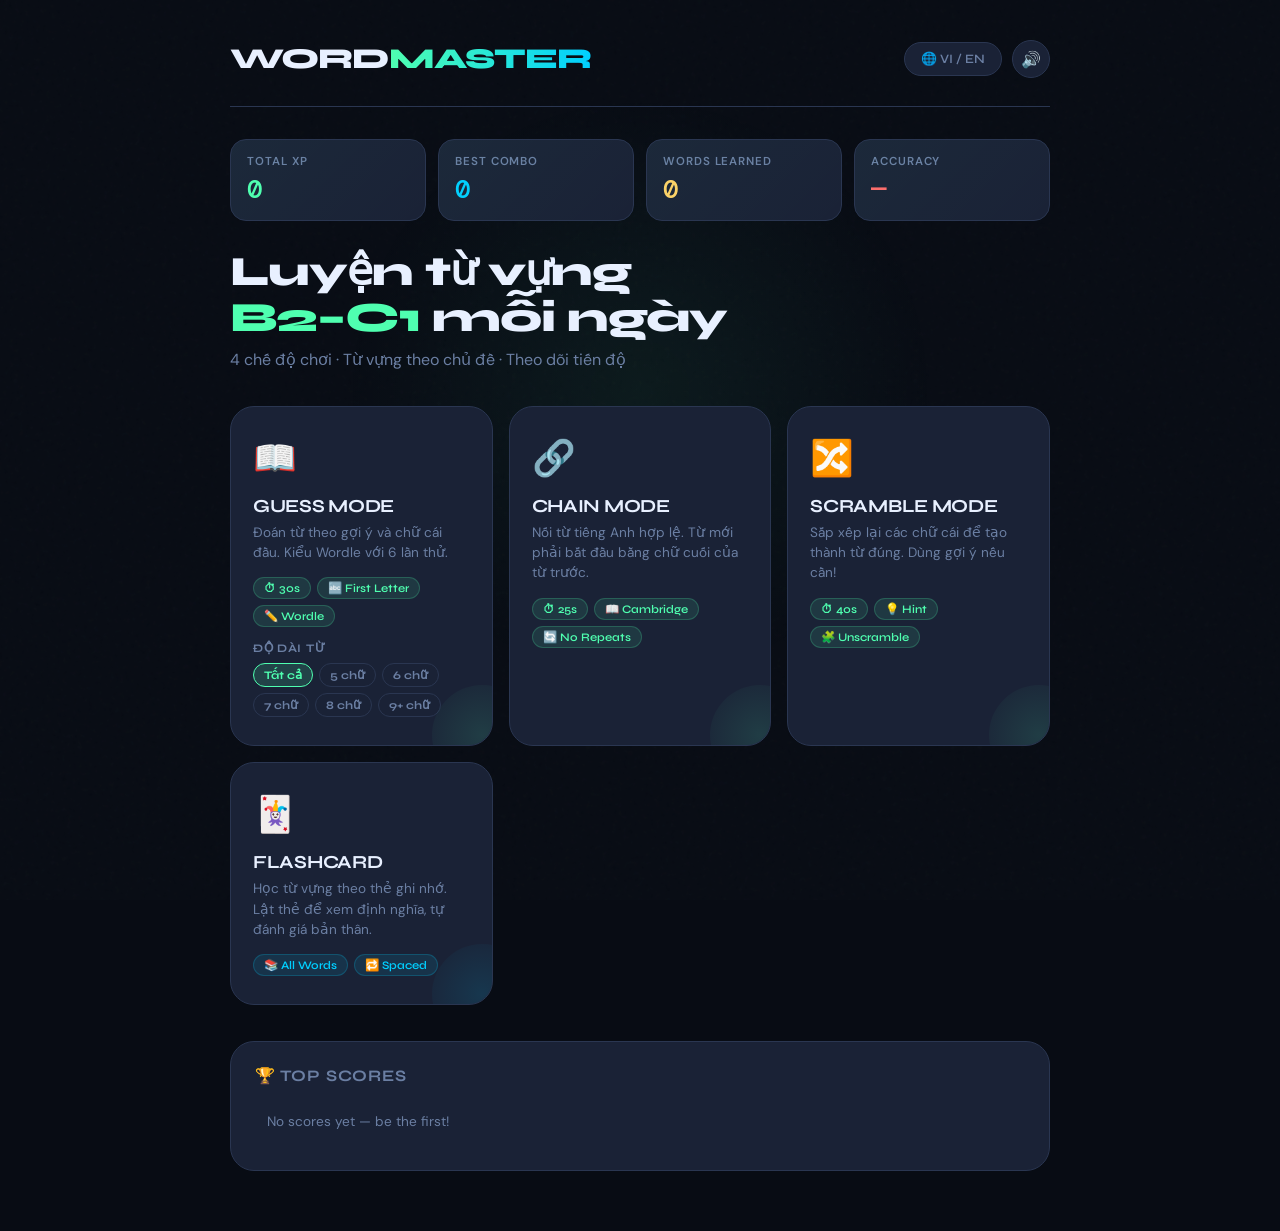
==== commit f15e70b3: "Update wordmaster.html" ====
--- a/wordmaster.html
+++ b/wordmaster.html
@@ -550,6 +550,17 @@
         <div class="mode-title">GUESS MODE</div>
         <div class="mode-desc">Đoán từ theo gợi ý và chữ cái đầu. Kiểu Wordle với 6 lần thử.</div>
         <div class="mode-tags"><span class="tag">⏱ 30s</span><span class="tag">🔤 First Letter</span><span class="tag">✏️ Wordle</span></div>
+        <div style="margin-top:14px;" onclick="event.stopPropagation()">
+          <div style="font-size:0.72rem;font-weight:700;letter-spacing:0.06em;color:var(--muted);text-transform:uppercase;margin-bottom:8px;font-family:var(--font-head);">Độ dài từ</div>
+          <div style="display:flex;flex-wrap:wrap;gap:6px;" id="len-selector">
+            <button class="len-btn" data-len="any" onclick="Game.setWordLen('any')" style="padding:4px 10px;border-radius:100px;border:1px solid var(--accent);background:rgba(79,255,176,0.15);color:var(--accent);font-size:0.72rem;font-weight:700;cursor:pointer;font-family:var(--font-head);">Tất cả</button>
+            <button class="len-btn" data-len="5" onclick="Game.setWordLen(5)" style="padding:4px 10px;border-radius:100px;border:1px solid var(--border);background:transparent;color:var(--muted);font-size:0.72rem;font-weight:700;cursor:pointer;font-family:var(--font-head);">5 chữ</button>
+            <button class="len-btn" data-len="6" onclick="Game.setWordLen(6)" style="padding:4px 10px;border-radius:100px;border:1px solid var(--border);background:transparent;color:var(--muted);font-size:0.72rem;font-weight:700;cursor:pointer;font-family:var(--font-head);">6 chữ</button>
+            <button class="len-btn" data-len="7" onclick="Game.setWordLen(7)" style="padding:4px 10px;border-radius:100px;border:1px solid var(--border);background:transparent;color:var(--muted);font-size:0.72rem;font-weight:700;cursor:pointer;font-family:var(--font-head);">7 chữ</button>
+            <button class="len-btn" data-len="8" onclick="Game.setWordLen(8)" style="padding:4px 10px;border-radius:100px;border:1px solid var(--border);background:transparent;color:var(--muted);font-size:0.72rem;font-weight:700;cursor:pointer;font-family:var(--font-head);">8 chữ</button>
+            <button class="len-btn" data-len="9" onclick="Game.setWordLen(9)" style="padding:4px 10px;border-radius:100px;border:1px solid var(--border);background:transparent;color:var(--muted);font-size:0.72rem;font-weight:700;cursor:pointer;font-family:var(--font-head);">9+ chữ</button>
+          </div>
+        </div>
       </div>
       <div class="mode-card" onclick="Game.startMode('chain')">
         <span class="mode-icon">🔗</span>
@@ -829,6 +840,67 @@
   'UNDER','UNTIL','USED','VALUE','VIEW','WANT','WATER','WELL',
   'WERE','WHEN','WHERE','WHICH','WHILE','WILL','WITH','WORD',
   'WORLD','WOULD','YEAR','YOUR',
+  // Extra common words
+  'ABOUT','AFTER','AGAIN','ALONG','APPLY','ARGUE','ARISE','ASIDE',
+  'AUDIO','AUDIT','AVOID','AWARD','AWARE','BADLY','BASIC','BEACH',
+  'BELOW','BENCH','BIRTH','BLACK','BLADE','BLAME','BLANK','BLAST',
+  'BLEED','BLEND','BLESS','BLOCK','BLOOD','BLOOM','BLOWN','BOARD',
+  'BOOST','BOUND','BRAIN','BRAND','BRAVE','BREAD','BREAK','BREED',
+  'BRICK','BRIDE','BRIEF','BRING','BROAD','BROKE','BROOK','BROWN',
+  'BRUSH','BUDDY','BUILT','BURST','BUYER','CABLE','CATCH','CAUSE',
+  'CEASE','CHAIN','CHAIR','CHALK','CHART','CHASE','CHECK','CHESS',
+  'CHEST','CHIEF','CHINA','CIVIL','CLAIM','CLASH','CLASS','CLEAN',
+  'CLICK','CLIFF','CLIMB','CLOCK','CLOUD','COACH','COAST','COUNT',
+  'COURT','CRACK','CRAFT','CRASH','CRAZY','CREAM','CRIME','CRISP',
+  'CROSS','CROWD','CROWN','CRUSH','CURVE','CYCLE','DAILY','DANCE',
+  'DATUM','DEATH','DEPOT','DEPTH','DRAFT','DRAIN','DRAMA','DRAPE',
+  'DREAM','DRESS','DRIFT','DROPS','DROVE','DYING','EAGER','EARLY',
+  'EARTH','EIGHT','ELECT','EMAIL','EMPTY','ENEMY','ENJOY','ENTER',
+  'EQUAL','ERROR','ESSAY','ETHIC','EVENT','EXACT','EXIST','EXTRA',
+  'FAINT','FAITH','FALSE','FANCY','FAULT','FEAST','FENCE','FEVER',
+  'FIFTH','FIFTY','FIGHT','FINAL','FIRST','FIXED','FLAME','FLASH',
+  'FLEET','FLESH','FLOAT','FLOOD','FLOOR','FOCUS','FOUND','FRAME',
+  'FRANK','FRAUD','FRESH','FRONT','FROST','FUNNY','GENRE','GIVEN',
+  'GLASS','GLOBE','GLOSS','GRACE','GRADE','GRAIN','GRAND','GRANT',
+  'GRAPH','GRASP','GRASS','GRAVE','GROUP','GUARD','GUESS','GUIDE',
+  'GUILT','HEAVY','HENCE','HONEY','HONOR','HOTEL','HUMAN','HURRY',
+  'IDEAL','IMAGE','INDEX','INDIE','INPUT','JUDGE','JUICE','LABEL',
+  'LANCE','LAPSE','LATER','LAYER','LEARN','LEASE','LEAVE','LEGAL',
+  'LIMIT','LOCAL','LOOSE','LOYAL','LUCKY','LUNAR','MAGIC','MAJOR',
+  'MAKER','MARCH','MATCH','MAYOR','MERCY','MERIT','METAL','MIGHT',
+  'MINCE','MINOR','MINUS','MIXED','MODAL','MODEL','MONTH','MORAL',
+  'MOUNT','MOUTH','MUSIC','NAIVE','NEVER','NIGHT','NOISE','NORTH',
+  'NOVEL','NURSE','OCCUR','OCEAN','OFFER','OFTEN','OLIVE','ONION',
+  'ONSET','ORBIT','ORGAN','OTHER','OUGHT','OUTER','OWNER','OXIDE',
+  'OZONE','PAINT','PANEL','PAPER','PARTY','PATCH','PAUSE','PEACE',
+  'PEARL','PHASE','PHONE','PHOTO','PIANO','PIECE','PILOT','PITCH',
+  'PIXEL','PLACE','PLAIN','PLANT','PLATE','PLAZA','PLEAD','PLUCK',
+  'PLUMB','PLUME','PLUNGE','POINT','POLAR','PORCH','POUND','POWER',
+  'PRESS','PRICE','PRIDE','PRIME','PRINT','PRIOR','PRIZE','PROBE',
+  'PRONE','PROOF','PROSE','PROUD','PROVE','PROXY','PULSE','PUNCH',
+  'PUPIL','QUEEN','QUICK','QUIET','QUITE','QUOTA','QUOTE','RADAR',
+  'RAISE','RANGE','RAPID','RATIO','REACH','REACT','RELAY','REPLY',
+  'RIDER','RIDGE','RISEN','RIVAL','RIVER','ROUND','ROUTE','RULER',
+  'RURAL','SADLY','SAINT','SALAD','SAUCE','SCALE','SCARE','SCENE',
+  'SCORE','SENSE','SERVE','SEVEN','SHADE','SHAKE','SHALL','SHAME',
+  'SHARE','SHARP','SHIFT','SHIRT','SHOCK','SHOOT','SHORE','SIGHT',
+  'SINCE','SIXTH','SIXTY','SIZED','SKILL','SLAVE','SLIDE','SLOPE',
+  'SMART','SMILE','SMOKE','SOLID','SOLVE','SORRY','SOUND','SPACE',
+  'SPARE','SPARK','SPEAK','SPEND','SPILL','SPINE','SPLIT','SPOKE',
+  'SPRAY','SQUAD','STAFF','STAGE','STAIR','STAKE','STAMP','STARK',
+  'STEAM','STEEL','STEEP','STEER','STOCK','STONE','STORE','STORM',
+  'STORY','STOVE','STRIP','STUCK','STUDY','STUFF','STYLE','SUGAR',
+  'SUITE','SUPER','SWEAR','SWEPT','SWIFT','SWING','TEACH','THANK',
+  'THEIR','THEME','THICK','THING','THREE','THROW','TIRED','TITLE',
+  'TOTAL','TOUCH','TOUGH','TOWEL','TOWER','TRACE','TRACK','TRADE',
+  'TRAIL','TRAIN','TRAIT','TREND','TRIAL','TRIBE','TRIED','TRUST',
+  'TRUTH','TUMOR','TWICE','TWIST','ULTRA','UNCLE','UNION','UNITY',
+  'UNTIL','UPPER','UPSET','URBAN','USAGE','USUAL','UTTER','VALID',
+  'VALVE','VENUE','VERSE','VISIT','VITAL','VIVID','VOCAL','VOICE',
+  'VOTER','WAGON','WASTE','WATCH','WEIGH','WHEEL','WHERE','WHOLE',
+  'WHOSE','WIDER','WITCH','WITTY','WOMAN','WORLD','WORRY','WORSE',
+  'WORST','WORTH','WOULD','WOUND','WRONG','WROTE','YIELD','YOUNG',
+  'YOUTH','ZONAL',
   ...DB.map(d=>d.w)
 ]);
 
@@ -841,6 +913,7 @@
   currentWord: null, timer: 30, timerInt: null,
   active: false, chainHistory: [], lastChar: '',
   guesses: [], wordLen: 0, lang: 'en',
+  wordLenFilter: 'any',
   // persistent
   totalXP: 0, bestCombo: 0, wordsLearned: new Set(), totalAns: 0, totalCorr: 0
 };
@@ -970,6 +1043,16 @@
     Sound.init();
   },
 
+  setWordLen(len) {
+    GS.wordLenFilter = len;
+    document.querySelectorAll('.len-btn').forEach(b => {
+      const active = b.dataset.len == len;
+      b.style.borderColor = active ? 'var(--accent)' : 'var(--border)';
+      b.style.background = active ? 'rgba(79,255,176,0.15)' : 'transparent';
+      b.style.color = active ? 'var(--accent)' : 'var(--muted)';
+    });
+  },
+
   toggleLang() {
     GS.lang = GS.lang === 'en' ? 'vi' : 'en';
     savePersist();
@@ -1022,7 +1105,15 @@
 
   // --- GUESS MODE ---
   setupGuess() {
-    const entry = DB[Math.floor(Math.random()*DB.length)];
+    let pool = DB;
+    const f = GS.wordLenFilter;
+    if (f !== 'any') {
+      const n = parseInt(f);
+      if (n === 9) pool = DB.filter(e => e.w.length >= 9);
+      else pool = DB.filter(e => e.w.length === n);
+      if (pool.length === 0) pool = DB; // fallback nếu không có từ nào
+    }
+    const entry = pool[Math.floor(Math.random()*pool.length)];
     GS.currentWord = entry;
     GS.wordLen = entry.w.length;
     GS.guesses = [];
@@ -1064,6 +1155,18 @@
   submitGuess(input) {
     if (input.length !== GS.wordLen) {
       showToast(`Must be ${GS.wordLen} letters!`, 'warning');
+      return false;
+    }
+    if (!/^[A-Z]+$/.test(input)) {
+      showToast('Letters only!', 'warning');
+      return false;
+    }
+    // Cho phép: từ trong DB hoặc trong VALID_WORDS
+    if (!VALID_WORDS.has(input) && input !== GS.currentWord.w) {
+      showToast(`"${input}" không có trong từ điển!`, 'error');
+      const inp = $('game-input');
+      inp.classList.add('shake');
+      setTimeout(() => inp.classList.remove('shake'), 400);
       return false;
     }
     GS.guesses.push(input);
